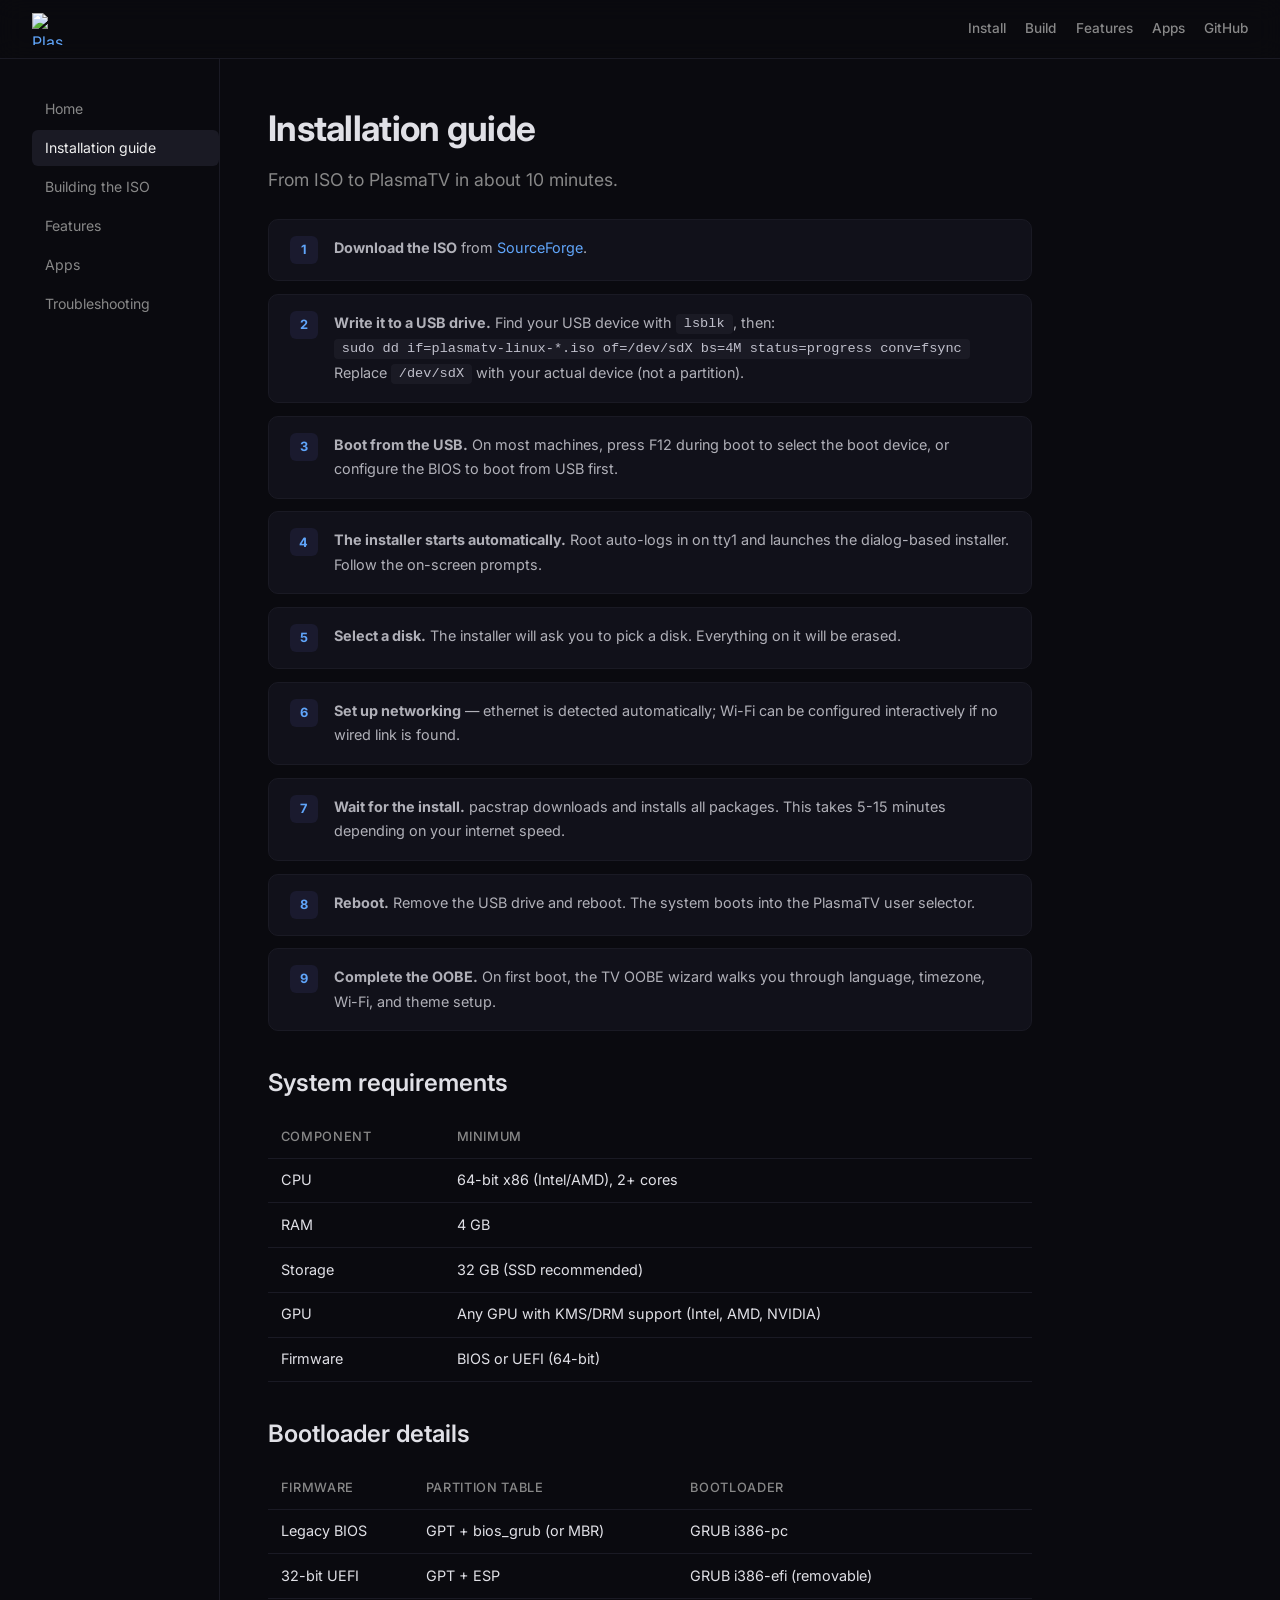
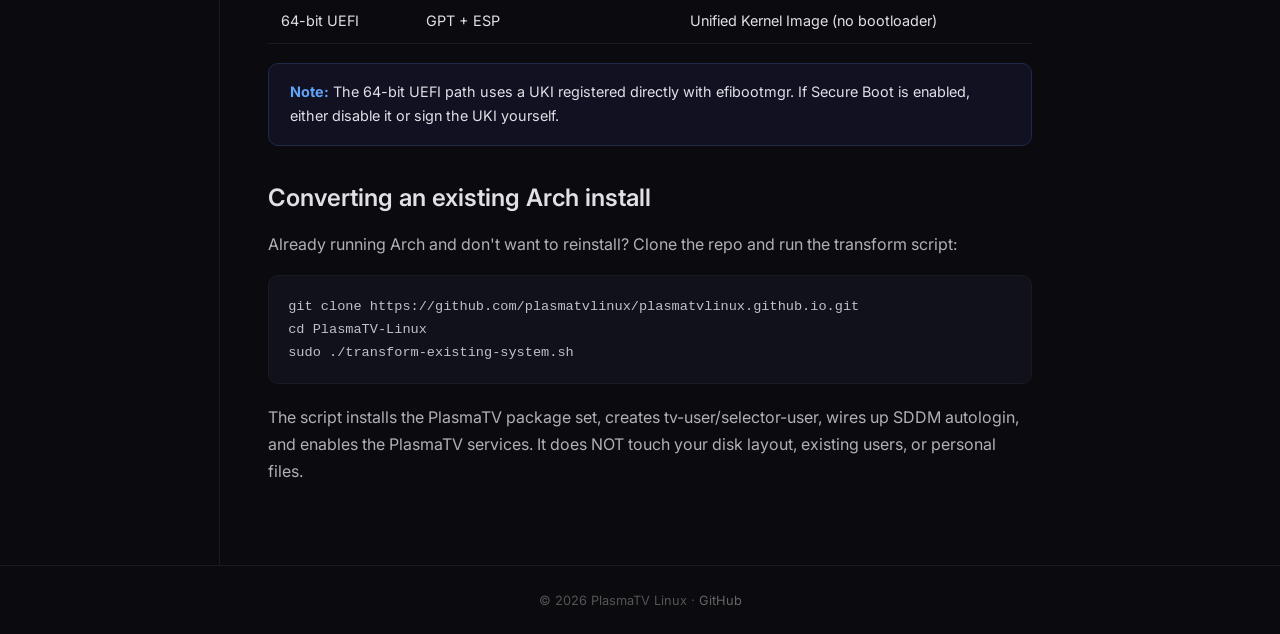
==== install.html @ bfa7301e "Set explicit width/height on logo img tags" ====
<!DOCTYPE html>
<html lang="en">
<head>
  <meta charset="UTF-8">
  <meta name="viewport" content="width=device-width, initial-scale=1.0">
  <title>Installation guide — PlasmaTV Linux</title>
  <link rel="preconnect" href="https://fonts.googleapis.com">
  <link href="https://fonts.googleapis.com/css2?family=Inter:wght@300;400;500;600;700&display=swap" rel="stylesheet">
  <link rel="stylesheet" href="style.css">
</head>
<body>
  <nav class="top-nav">
    <a href="index.html" class="logo"><img src="logo.png" alt="PlasmaTV Linux" class="logo-img" width="32" height="32"></a>
    <div class="nav-links">
      <a href="install.html">Install</a>
      <a href="build.html">Build</a>
      <a href="features.html">Features</a>
      <a href="apps.html">Apps</a>
      <a href="https://github.com/plasmatvlinux/plasmatvlinux.github.io" target="_blank">GitHub</a>
    </div>
  </nav>

  <div class="layout">
    <aside class="sidebar">
      <a href="index.html">Home</a>
      <a href="install.html" class="active">Installation guide</a>
      <a href="build.html">Building the ISO</a>
      <a href="features.html">Features</a>
      <a href="apps.html">Apps</a>
      <a href="troubleshooting.html">Troubleshooting</a>
    </aside>

    <main class="content">
      <h1>Installation guide</h1>
      <p class="lead">From ISO to PlasmaTV in about 10 minutes.</p>

      <div class="steps">
        <div class="step">
          <div class="num">1</div>
          <div class="text"><strong>Download the ISO</strong> from <a href="https://sourceforge.net/projects/plasmatv-linux/files/latest/download">SourceForge</a>.</div>
        </div>
        <div class="step">
          <div class="num">2</div>
          <div class="text"><strong>Write it to a USB drive.</strong> Find your USB device with <code>lsblk</code>, then:<br>
          <code>sudo dd if=plasmatv-linux-*.iso of=/dev/sdX bs=4M status=progress conv=fsync</code><br>
          Replace <code>/dev/sdX</code> with your actual device (not a partition).</div>
        </div>
        <div class="step">
          <div class="num">3</div>
          <div class="text"><strong>Boot from the USB.</strong> On most machines, press F12 during boot to select the boot device, or configure the BIOS to boot from USB first.</div>
        </div>
        <div class="step">
          <div class="num">4</div>
          <div class="text"><strong>The installer starts automatically.</strong> Root auto-logs in on tty1 and launches the dialog-based installer. Follow the on-screen prompts.</div>
        </div>
        <div class="step">
          <div class="num">5</div>
          <div class="text"><strong>Select a disk.</strong> The installer will ask you to pick a disk. Everything on it will be erased.</div>
        </div>
        <div class="step">
          <div class="num">6</div>
          <div class="text"><strong>Set up networking</strong> — ethernet is detected automatically; Wi-Fi can be configured interactively if no wired link is found.</div>
        </div>
        <div class="step">
          <div class="num">7</div>
          <div class="text"><strong>Wait for the install.</strong> pacstrap downloads and installs all packages. This takes 5-15 minutes depending on your internet speed.</div>
        </div>
        <div class="step">
          <div class="num">8</div>
          <div class="text"><strong>Reboot.</strong> Remove the USB drive and reboot. The system boots into the PlasmaTV user selector.</div>
        </div>
        <div class="step">
          <div class="num">9</div>
          <div class="text"><strong>Complete the OOBE.</strong> On first boot, the TV OOBE wizard walks you through language, timezone, Wi-Fi, and theme setup.</div>
        </div>
      </div>

      <h2>System requirements</h2>
      <table>
        <tr><th>Component</th><th>Minimum</th></tr>
        <tr><td>CPU</td><td>64-bit x86 (Intel/AMD), 2+ cores</td></tr>
        <tr><td>RAM</td><td>4 GB</td></tr>
        <tr><td>Storage</td><td>32 GB (SSD recommended)</td></tr>
        <tr><td>GPU</td><td>Any GPU with KMS/DRM support (Intel, AMD, NVIDIA)</td></tr>
        <tr><td>Firmware</td><td>BIOS or UEFI (64-bit)</td></tr>
      </table>

      <h2>Bootloader details</h2>
      <table>
        <tr><th>Firmware</th><th>Partition table</th><th>Bootloader</th></tr>
        <tr><td>Legacy BIOS</td><td>GPT + bios_grub (or MBR)</td><td>GRUB i386-pc</td></tr>
        <tr><td>32-bit UEFI</td><td>GPT + ESP</td><td>GRUB i386-efi (removable)</td></tr>
        <tr><td>64-bit UEFI</td><td>GPT + ESP</td><td>Unified Kernel Image (no bootloader)</td></tr>
      </table>

      <div class="info"><strong>Note:</strong> The 64-bit UEFI path uses a UKI registered directly with efibootmgr. If Secure Boot is enabled, either disable it or sign the UKI yourself.</div>

      <h2>Converting an existing Arch install</h2>
      <p>Already running Arch and don't want to reinstall? Clone the repo and run the transform script:</p>
      <pre><code>git clone https://github.com/plasmatvlinux/plasmatvlinux.github.io.git
cd PlasmaTV-Linux
sudo ./transform-existing-system.sh</code></pre>
      <p>The script installs the PlasmaTV package set, creates tv-user/selector-user, wires up SDDM autologin, and enables the PlasmaTV services. It does NOT touch your disk layout, existing users, or personal files.</p>
    </main>
  </div>

  <footer>
    <p>&copy; 2026 PlasmaTV Linux &middot; <a href="https://github.com/plasmatvlinux/plasmatvlinux.github.io">GitHub</a></p>
  </footer>
</body>
</html>
---- style.css ----
* { margin:0; padding:0; box-sizing:border-box; }
html { scroll-behavior: smooth; }
body {
  font-family: 'Inter', -apple-system, system-ui, sans-serif;
  background: #0a0a0f; color: #e0e0e6; line-height: 1.7;
}
a { color: #60a5fa; text-decoration: none; }
a:hover { text-decoration: underline; }

/* Top nav */
.top-nav {
  display: flex; justify-content: space-between; align-items: center;
  padding: .8rem 2rem;
  background: rgba(10,10,15,.9); backdrop-filter: blur(12px);
  border-bottom: 1px solid #1a1a24; position: sticky; top: 0; z-index: 100;
}
.top-nav .logo { display: flex; align-items: center; }
.top-nav .logo-img { height: 32px; width: auto; display: block; }
.nav-links { display: flex; gap: 1.2rem; }
.nav-links a { color: #888; font-size: .85rem; font-weight: 500; }
.nav-links a:hover { color: #f0f0f0; text-decoration: none; }

/* Layout */
.layout { display: flex; min-height: calc(100vh - 110px); }
.sidebar {
  width: 220px; flex-shrink: 0; padding: 2rem 0 2rem 2rem;
  border-right: 1px solid #1a1a24;
}
.sidebar a {
  display: block; padding: .4rem .8rem; border-radius: 6px;
  color: #888; font-size: .88rem; margin-bottom: .15rem;
}
.sidebar a:hover, .sidebar a.active { color: #f0f0f0; background: #1a1a24; text-decoration: none; }

/* Content */
.content {
  flex: 1; max-width: 860px; padding: 2.5rem 3rem 4rem;
}
.content h1 { font-size: 2.2rem; font-weight: 700; letter-spacing: -.02em; margin-bottom: .4rem; }
.content h2 { font-size: 1.5rem; font-weight: 600; margin: 2rem 0 .8rem; }
.content h3 { font-size: 1.15rem; font-weight: 600; margin: 1.5rem 0 .5rem; }
.content p, .content li { color: #b0b0b8; }
.content p { margin-bottom: 1rem; }
.content .lead { font-size: 1.1rem; color: #888; margin-bottom: 1.5rem; }
.content ul, .content ol { padding-left: 1.5rem; margin-bottom: 1rem; }
.content li { margin-bottom: .3rem; }
.content code {
  background: #1a1a24; padding: .15rem .5rem; border-radius: 4px;
  font-size: .85rem; color: #c0c0cc;
}
.content pre {
  background: #11111a; border: 1px solid #1a1a24; border-radius: 10px;
  padding: 1.2rem; overflow-x: auto; margin-bottom: 1.2rem;
}
.content pre code { background: none; padding: 0; }
.content hr { border: none; border-top: 1px solid #1a1a24; margin: 2rem 0; }

/* Hero logo */
.hero-logo { text-align: center; margin-bottom: 1.5rem; }
.hero-logo img { width: 80px; height: auto; }

/* Hero actions */
.hero-actions { display: flex; gap: .8rem; margin: 1.5rem 0 2.5rem; flex-wrap: wrap; }
.btn {
  display: inline-block; background: #2563eb; color: #fff;
  padding: .7rem 1.8rem; border-radius: 10px;
  font-weight: 600; font-size: .9rem; white-space: nowrap;
}
.btn:hover { background: #3b82f6; text-decoration: none; }
.btn.secondary { background: #1f1f2e; }
.btn.secondary:hover { background: #2a2a3e; }

/* Cards */
.card-grid { display: grid; grid-template-columns: repeat(auto-fit, minmax(220px,1fr)); gap: 1rem; margin-top: 1rem; }
.card {
  background: #11111a; border: 1px solid #1a1a24; border-radius: 12px; padding: 1.4rem;
}
.card h3 { font-size: 1rem; margin: 0 0 .3rem; }
.card p { font-size: .88rem; color: #888; margin: 0; }

/* Steps */
.steps { display: flex; flex-direction: column; gap: .8rem; }
.step {
  display: flex; gap: 1rem; align-items: flex-start;
  background: #11111a; border: 1px solid #1a1a24; border-radius: 10px; padding: 1rem 1.3rem;
}
.step .num {
  background: #1a1a2e; color: #60a5fa; width: 28px; height: 28px;
  border-radius: 6px; display: flex; align-items: center; justify-content: center;
  font-weight: 700; font-size: .8rem; flex-shrink: 0;
}
.step .text { font-size: .9rem; color: #b0b0b8; }

/* Info boxes */
.info {
  background: #111122; border: 1px solid #1e2a4a; border-radius: 10px;
  padding: 1rem 1.3rem; margin-bottom: 1rem; font-size: .9rem;
}
.info strong { color: #60a5fa; }
.warn {
  background: #221a11; border: 1px solid #4a3a1e; border-radius: 10px;
  padding: 1rem 1.3rem; margin-bottom: 1rem; font-size: .9rem;
}
.warn strong { color: #fbbf24; }

/* Table */
table { width: 100%; border-collapse: collapse; margin-bottom: 1.2rem; font-size: .9rem; }
th, td { text-align: left; padding: .6rem .8rem; border-bottom: 1px solid #1a1a24; }
th { color: #888; font-weight: 500; font-size: .8rem; text-transform: uppercase; letter-spacing: .05em; }

/* Footer */
footer { border-top: 1px solid #1a1a24; padding: 1.5rem 2rem; text-align: center; color: #555; font-size: .8rem; }
footer a { color: #666; }

@media (max-width: 700px) {
  .sidebar { display: none; }
  .content { padding: 1.5rem; }
  .nav-links { display: none; }
}
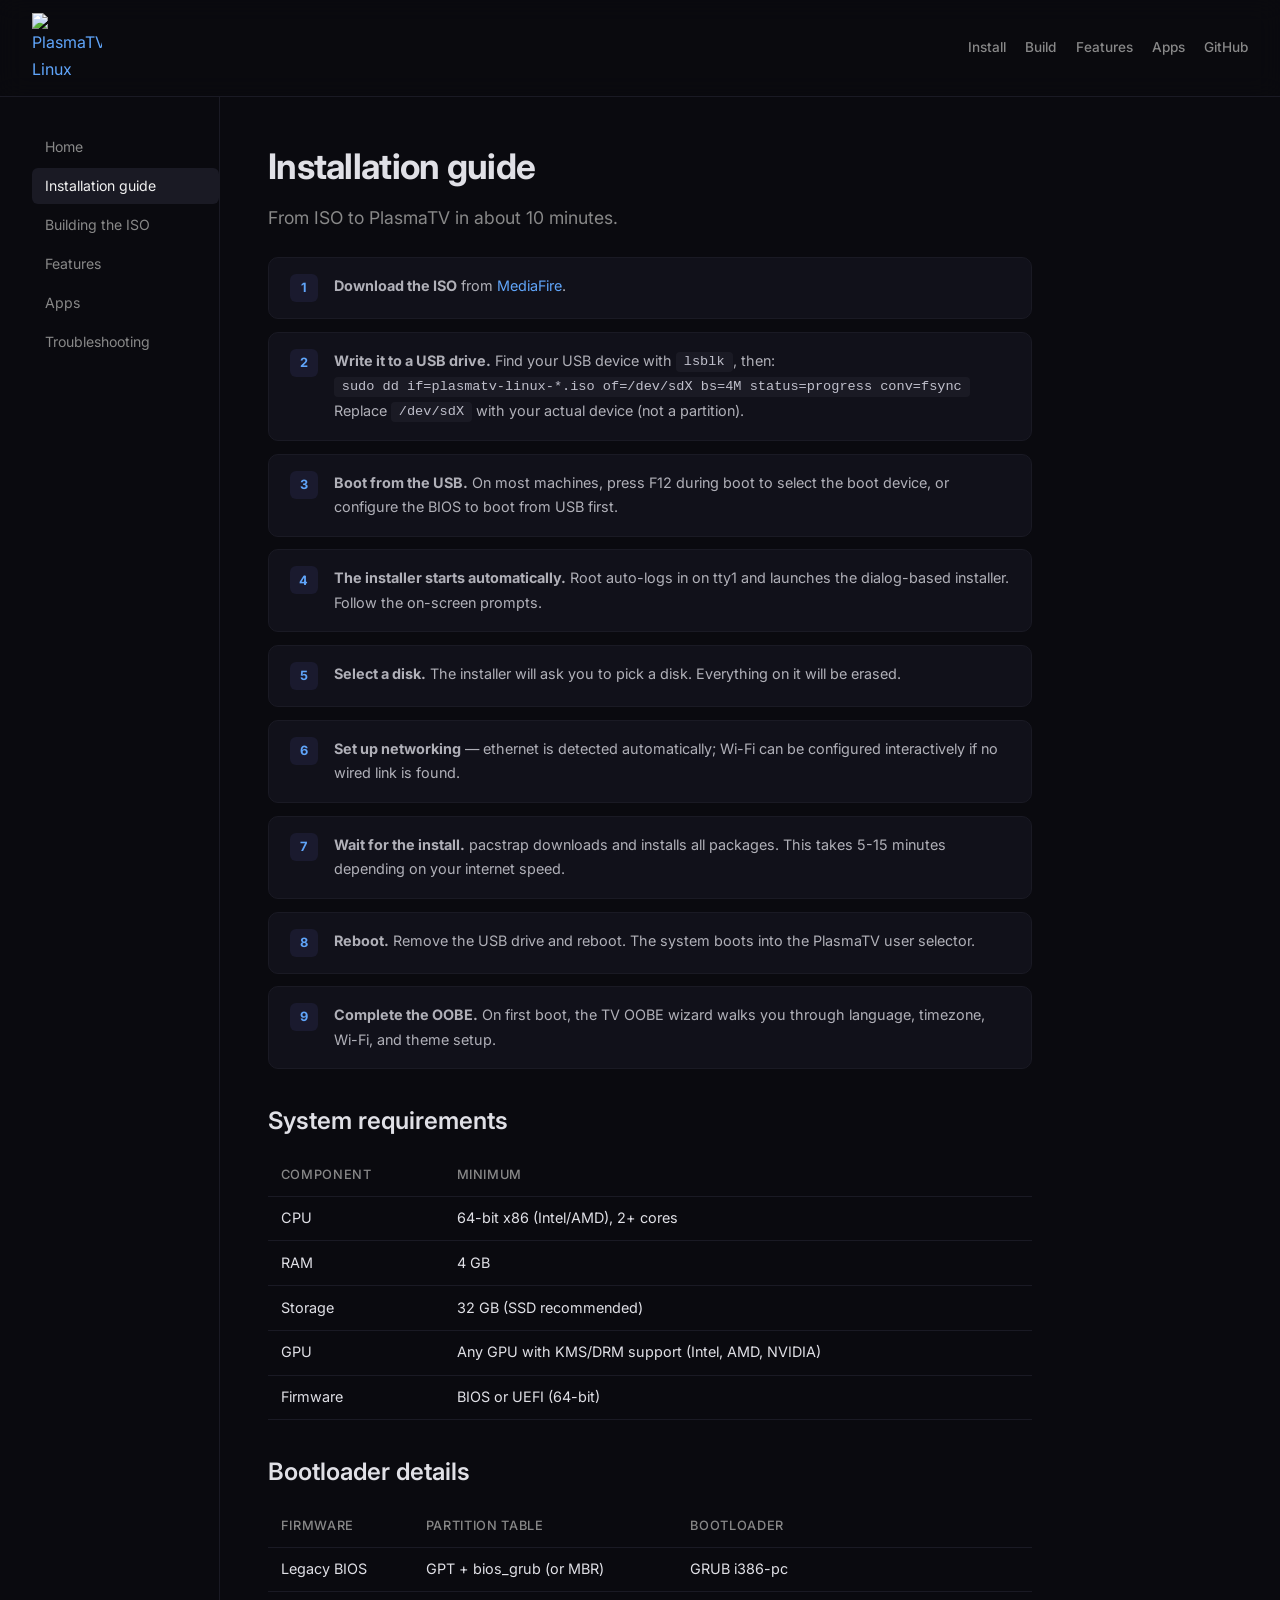
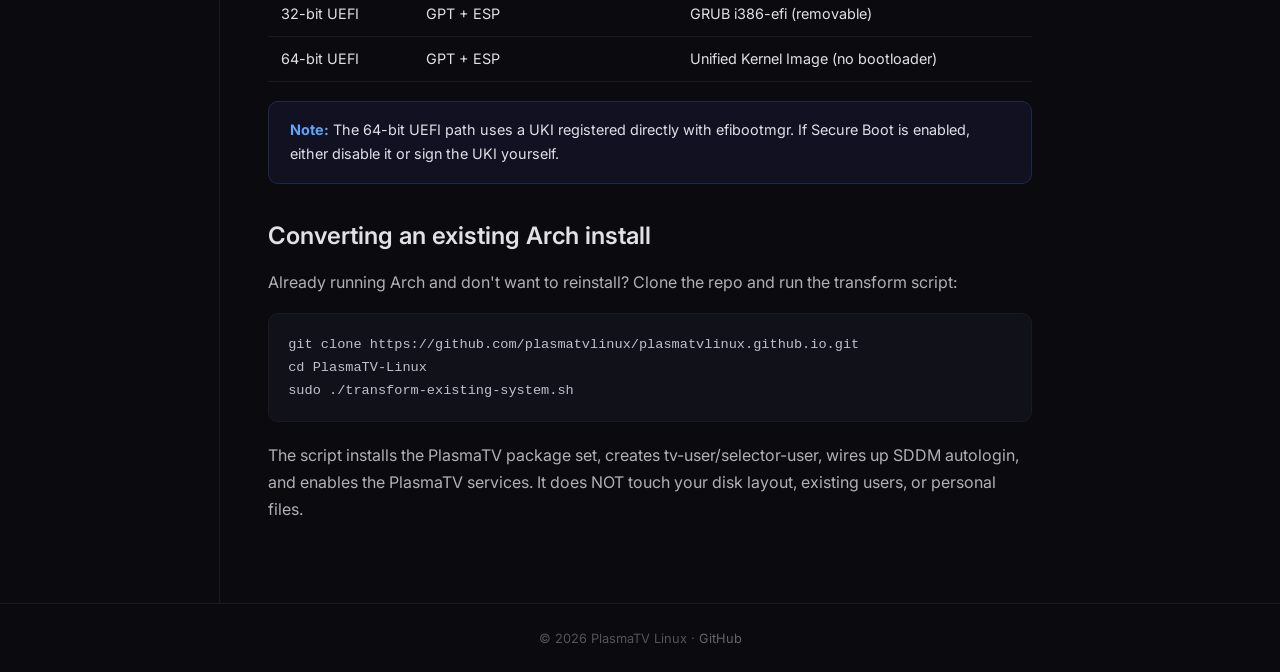
==== commit e15ef416: "Update ISO download link to MediaFire" ====
--- a/install.html
+++ b/install.html
@@ -10,7 +10,7 @@
 </head>
 <body>
   <nav class="top-nav">
-    <a href="index.html" class="logo"><img src="logo.png" alt="PlasmaTV Linux" class="logo-img" width="32" height="32"></a>
+    <a href="index.html" class="logo"><img src="logo.png" alt="PlasmaTV Linux" class="logo-img" width="70" height="70"></a>
     <div class="nav-links">
       <a href="install.html">Install</a>
       <a href="build.html">Build</a>
@@ -37,7 +37,7 @@
       <div class="steps">
         <div class="step">
           <div class="num">1</div>
-          <div class="text"><strong>Download the ISO</strong> from <a href="https://sourceforge.net/projects/plasmatv-linux/files/latest/download">SourceForge</a>.</div>
+          <div class="text"><strong>Download the ISO</strong> from <a href="https://www.mediafire.com/file/pzxe93e7akfdkqz/plasmatv-linux-2026.07.04-x86_64.iso/file">MediaFire</a>.</div>
         </div>
         <div class="step">
           <div class="num">2</div>
--- a/style.css
+++ b/style.css
@@ -15,7 +15,7 @@
   border-bottom: 1px solid #1a1a24; position: sticky; top: 0; z-index: 100;
 }
 .top-nav .logo { display: flex; align-items: center; }
-.top-nav .logo-img { height: 32px; width: auto; display: block; }
+.top-nav .logo-img { display: block; max-width: none; }
 .nav-links { display: flex; gap: 1.2rem; }
 .nav-links a { color: #888; font-size: .85rem; font-weight: 500; }
 .nav-links a:hover { color: #f0f0f0; text-decoration: none; }
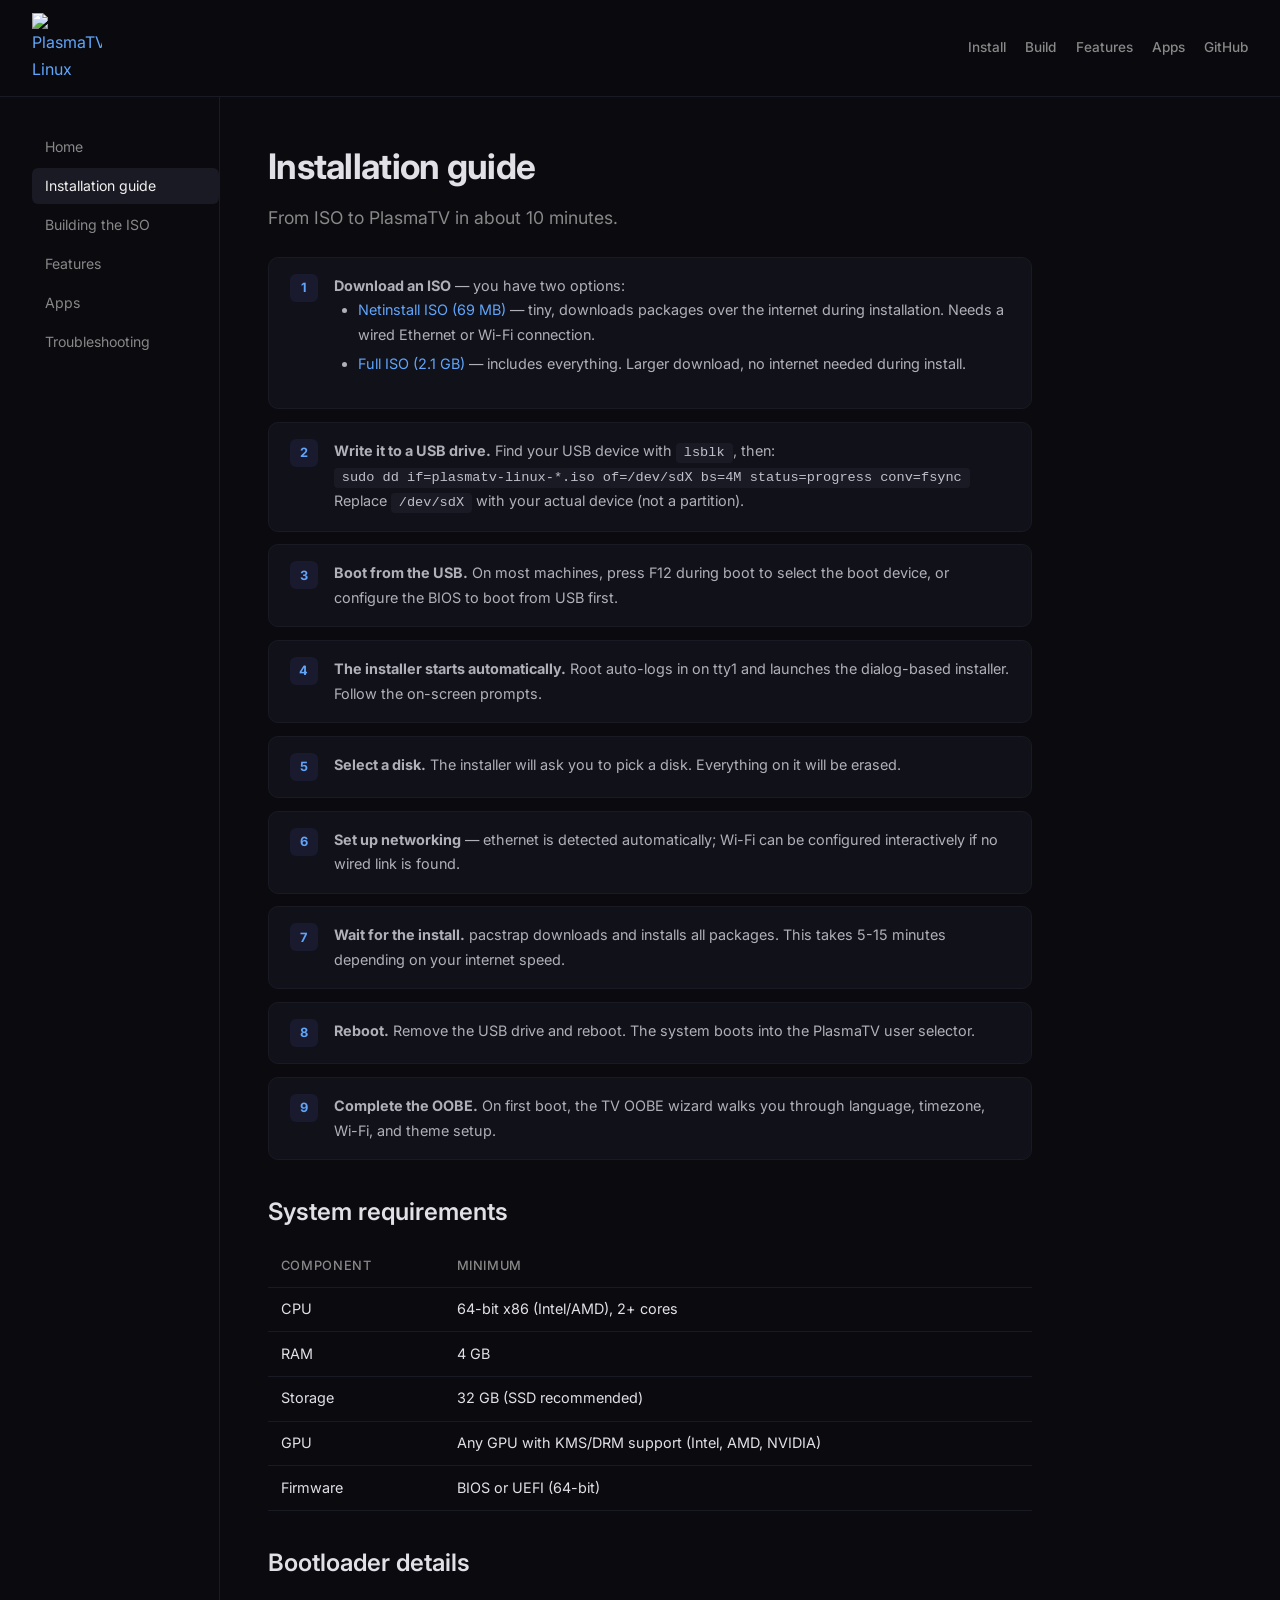
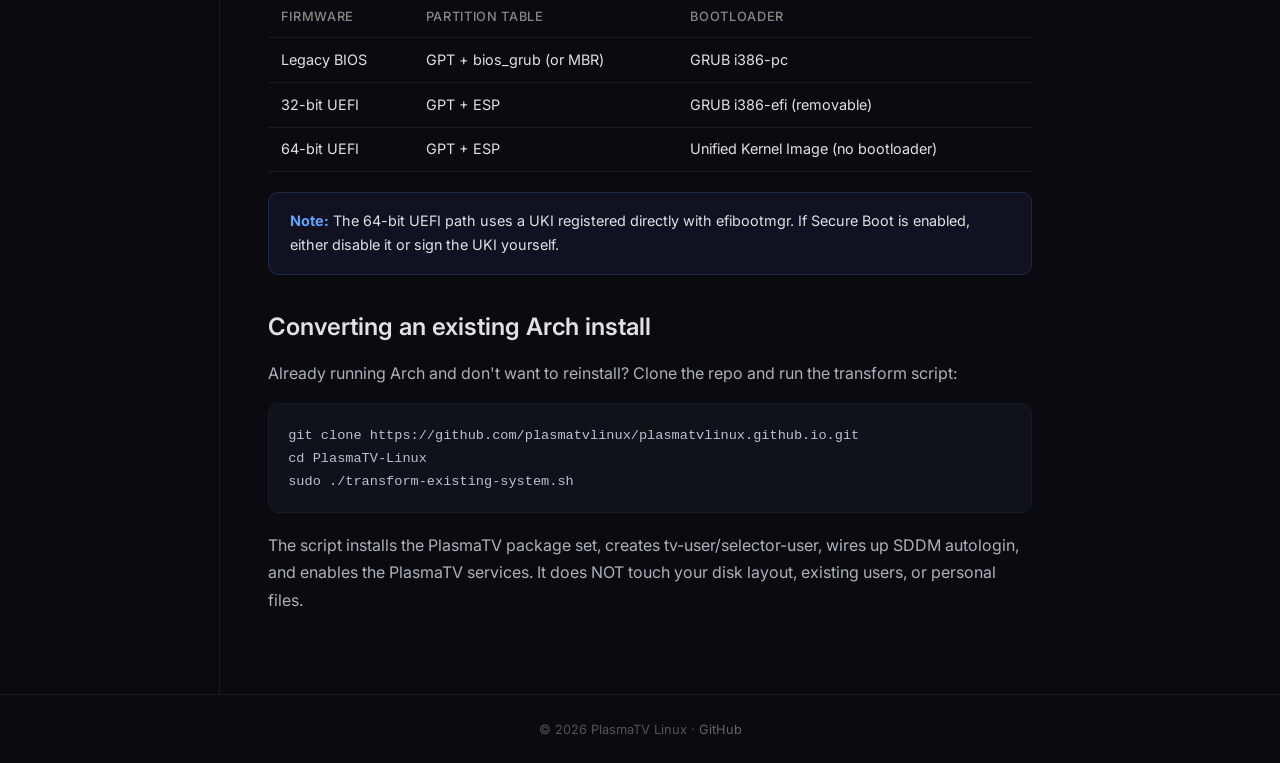
==== commit f3d84730: "Update download links: add netinstall ISO (69 MB) + stage 2 squashfs on GitHub releases" ====
--- a/install.html
+++ b/install.html
@@ -37,7 +37,13 @@
       <div class="steps">
         <div class="step">
           <div class="num">1</div>
-          <div class="text"><strong>Download the ISO</strong> from <a href="https://www.mediafire.com/file/pzxe93e7akfdkqz/plasmatv-linux-2026.07.04-x86_64.iso/file">MediaFire</a>.</div>
+          <div class="text">
+            <strong>Download an ISO</strong> — you have two options:
+            <ul>
+              <li><a href="https://github.com/plasmatvlinux/plasmatvlinux.github.io/releases/download/v1.0/plasmatv-linux-netinstall-busybox-2026.07.04-x86_64.iso">Netinstall ISO (69 MB)</a> — tiny, downloads packages over the internet during installation. Needs a wired Ethernet or Wi-Fi connection.</li>
+              <li><a href="https://www.mediafire.com/file/pzxe93e7akfdkqz/plasmatv-linux-2026.07.04-x86_64.iso/file">Full ISO (2.1 GB)</a> — includes everything. Larger download, no internet needed during install.</li>
+            </ul>
+          </div>
         </div>
         <div class="step">
           <div class="num">2</div>
